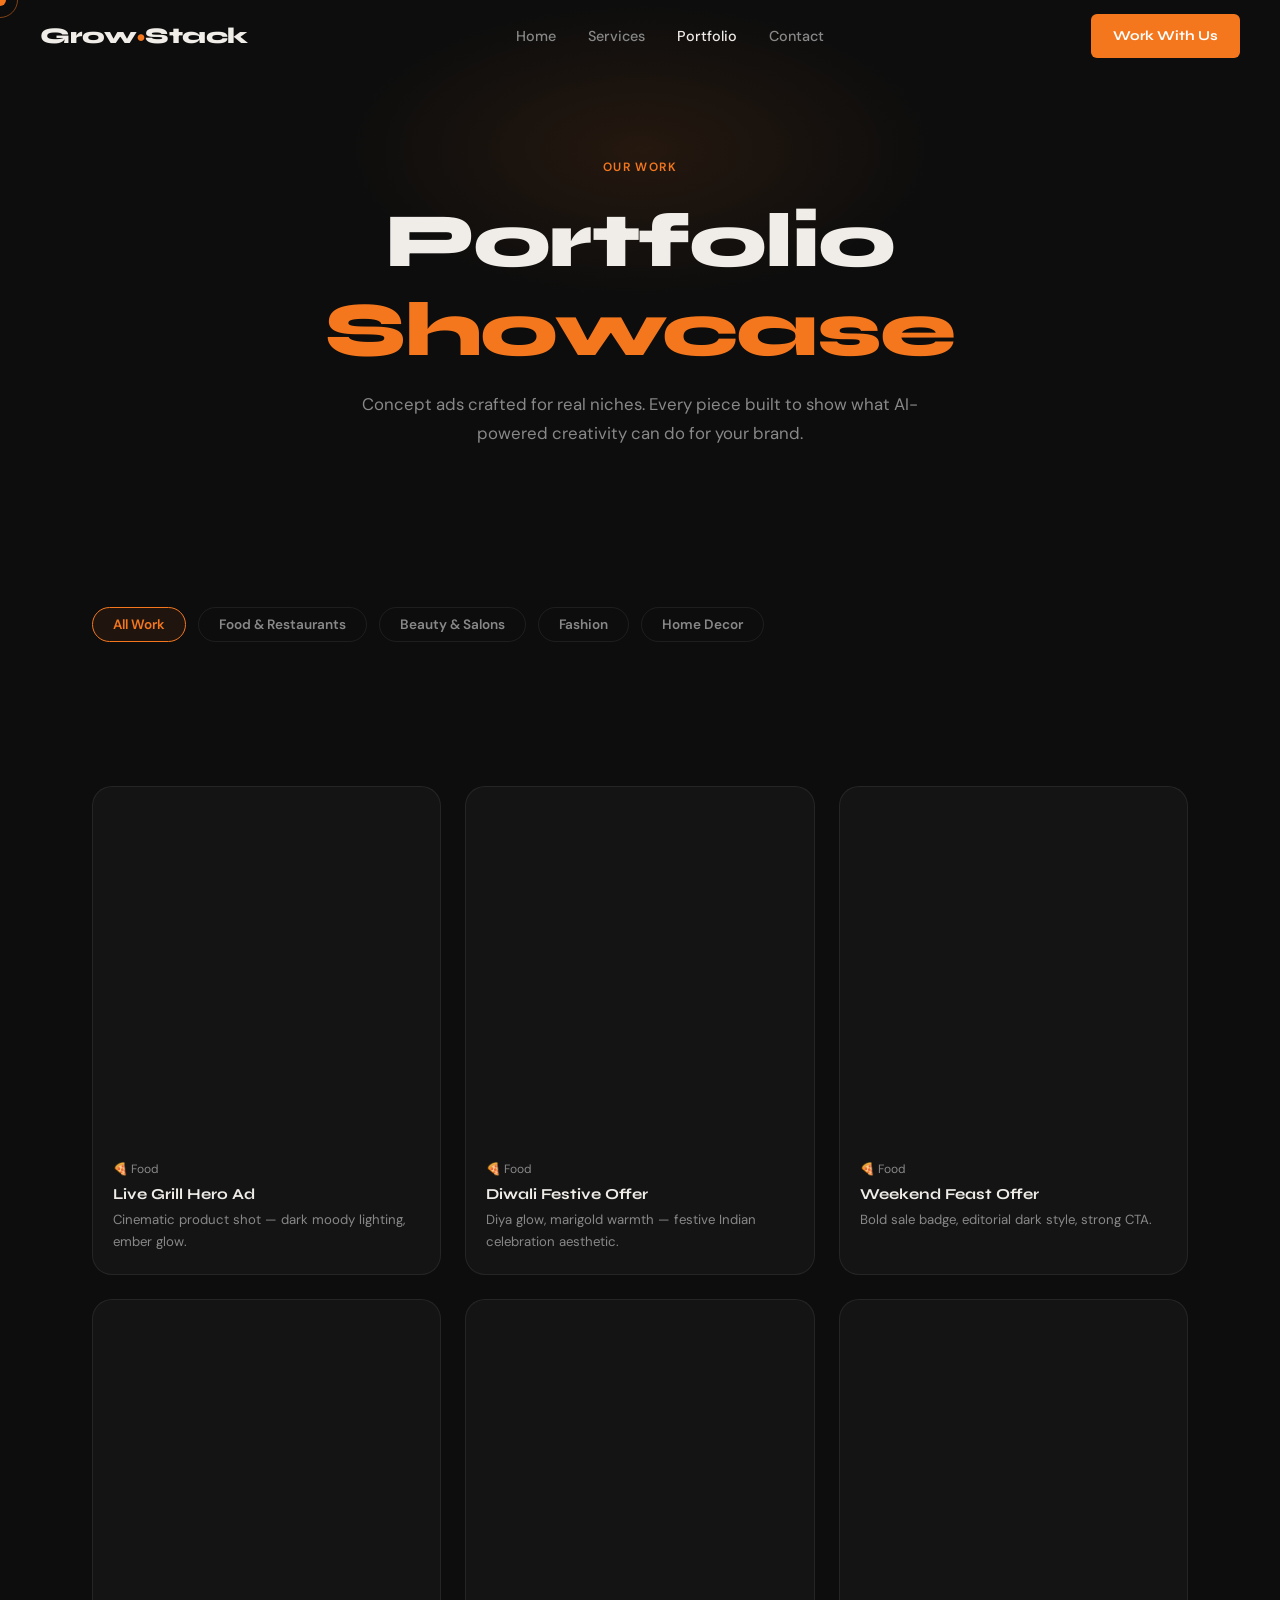
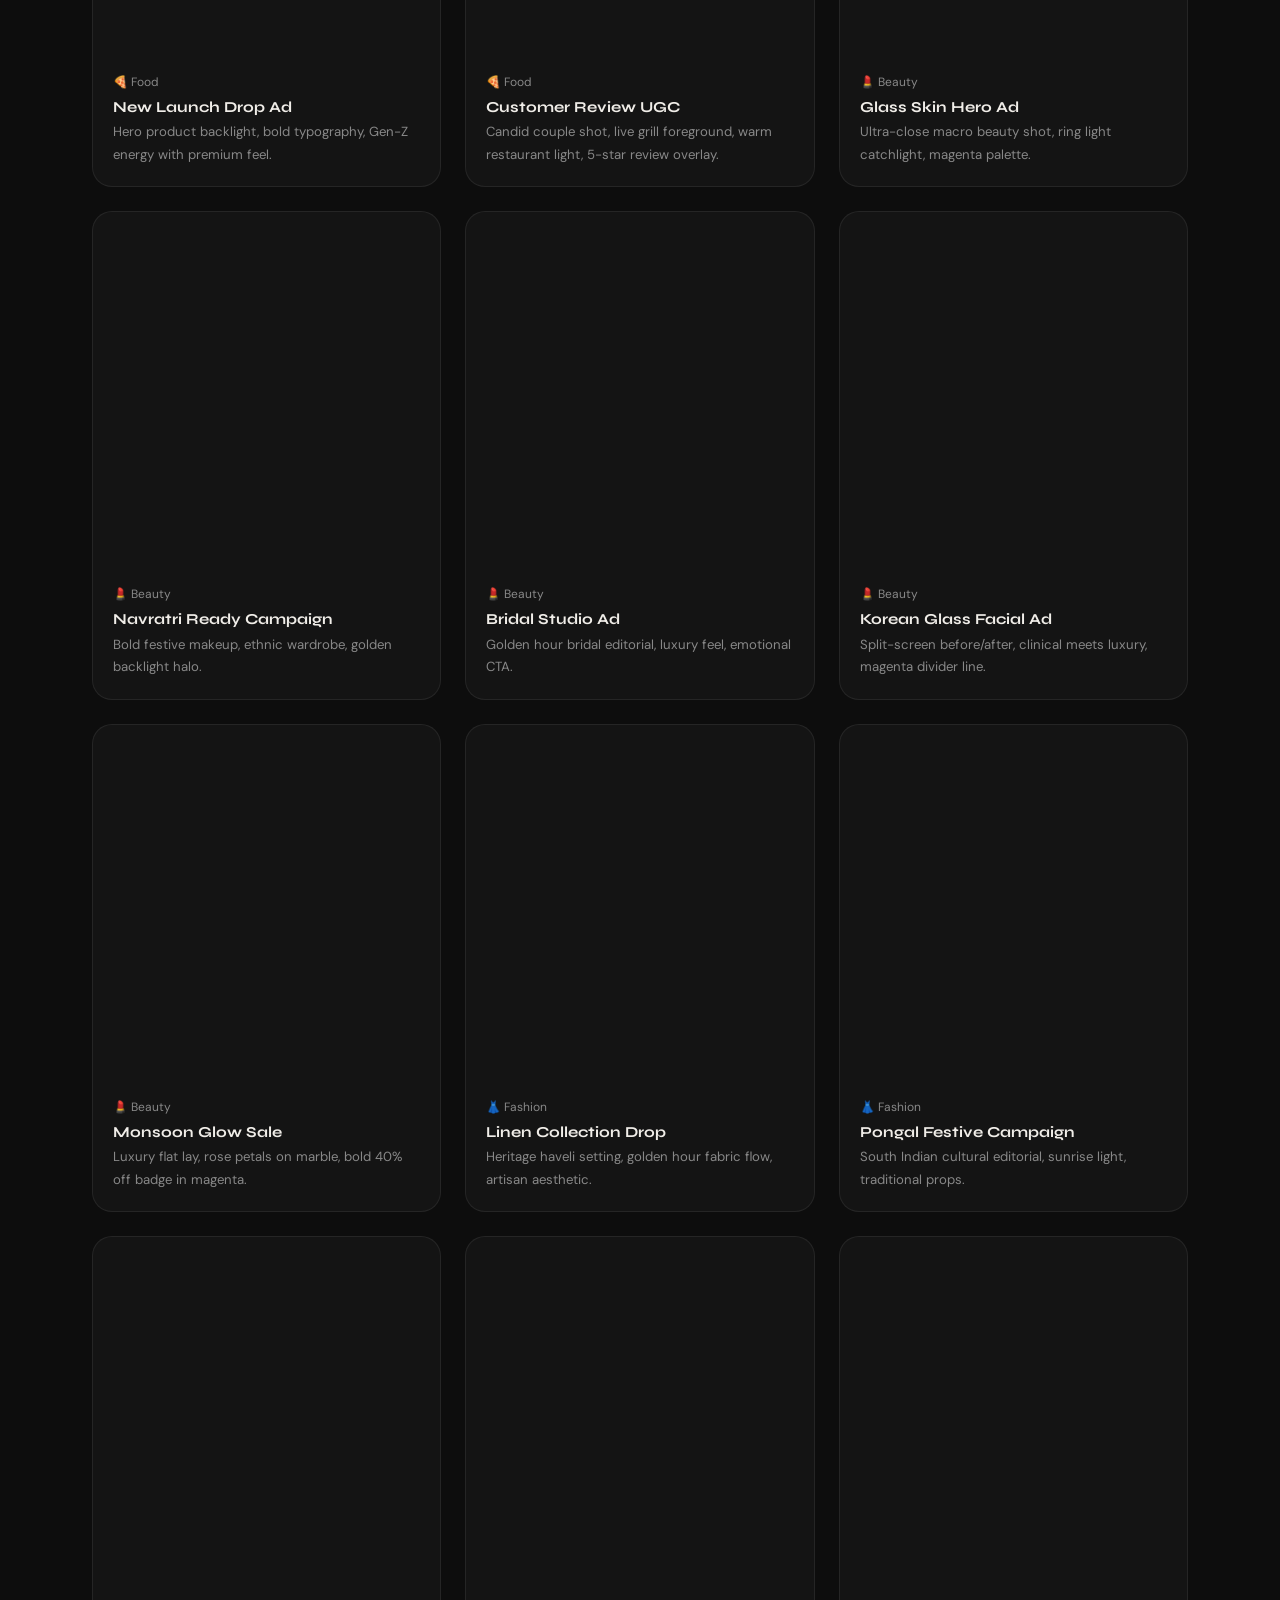
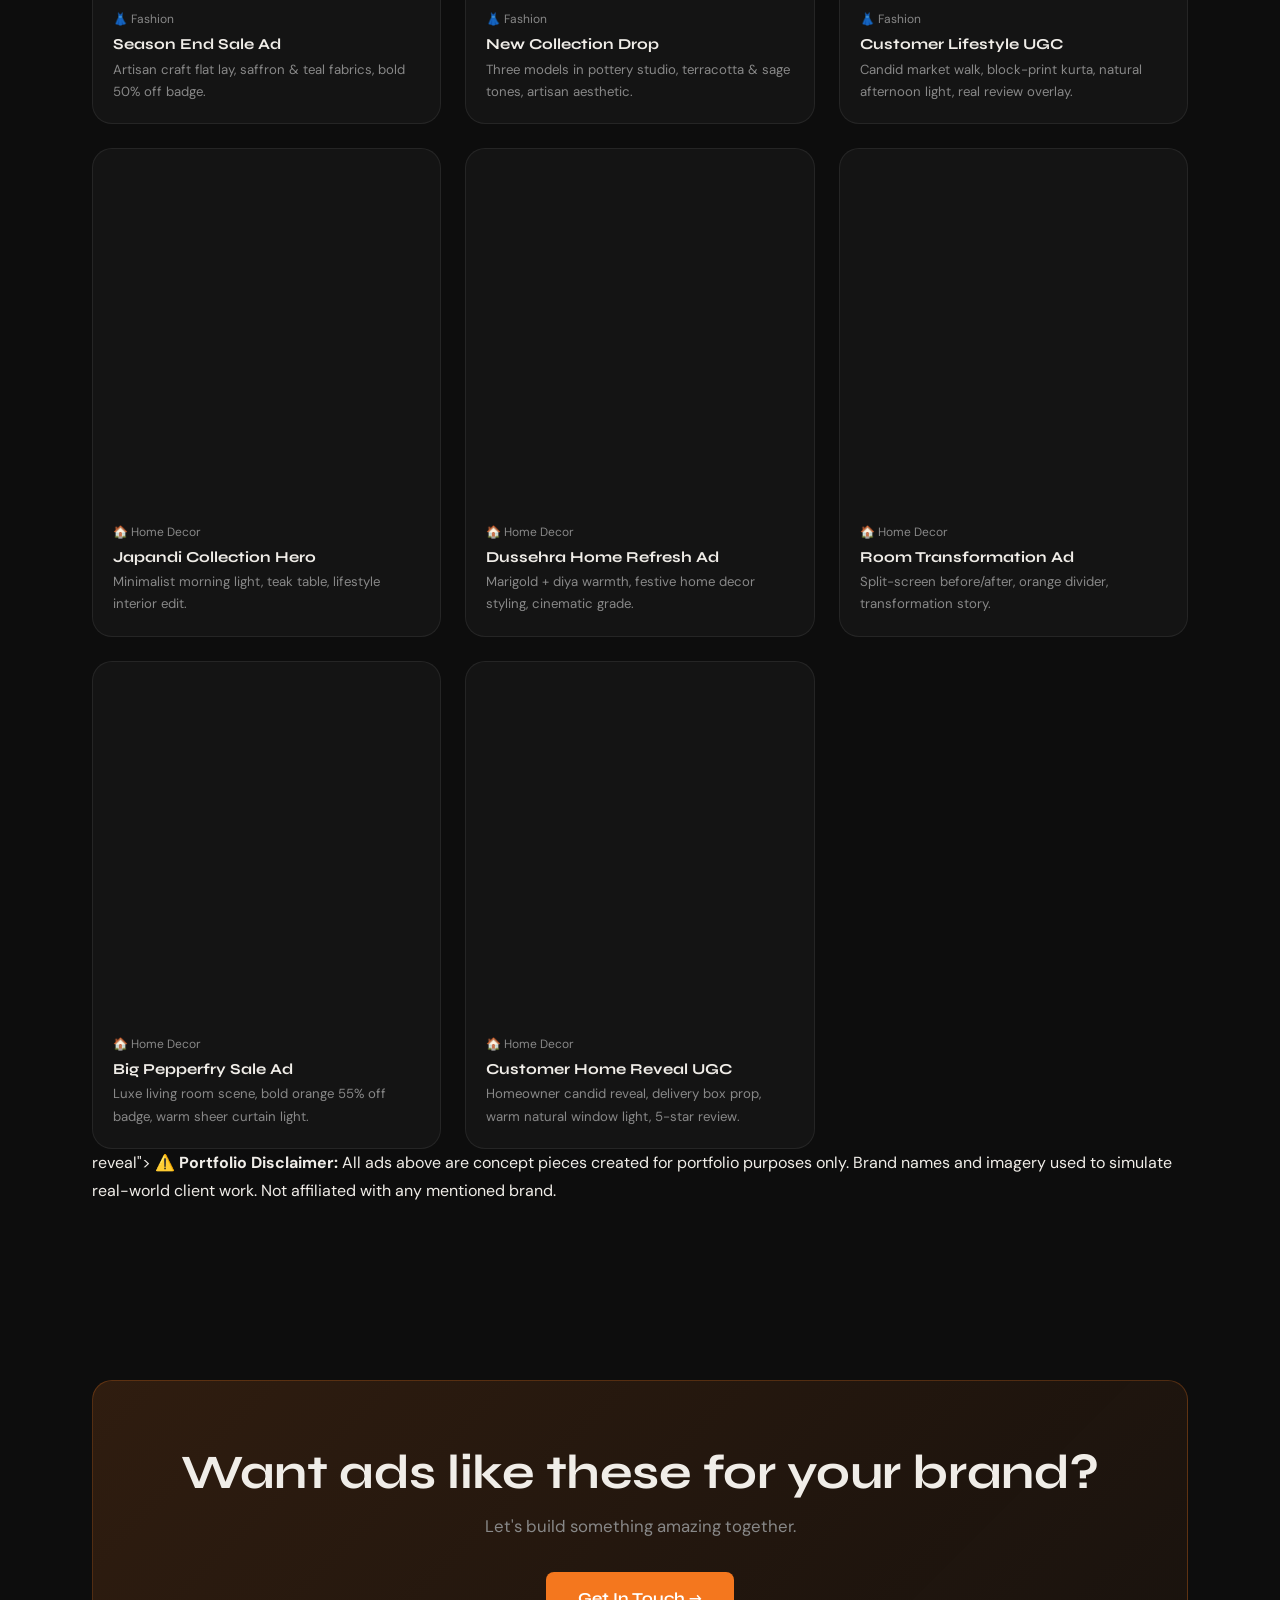
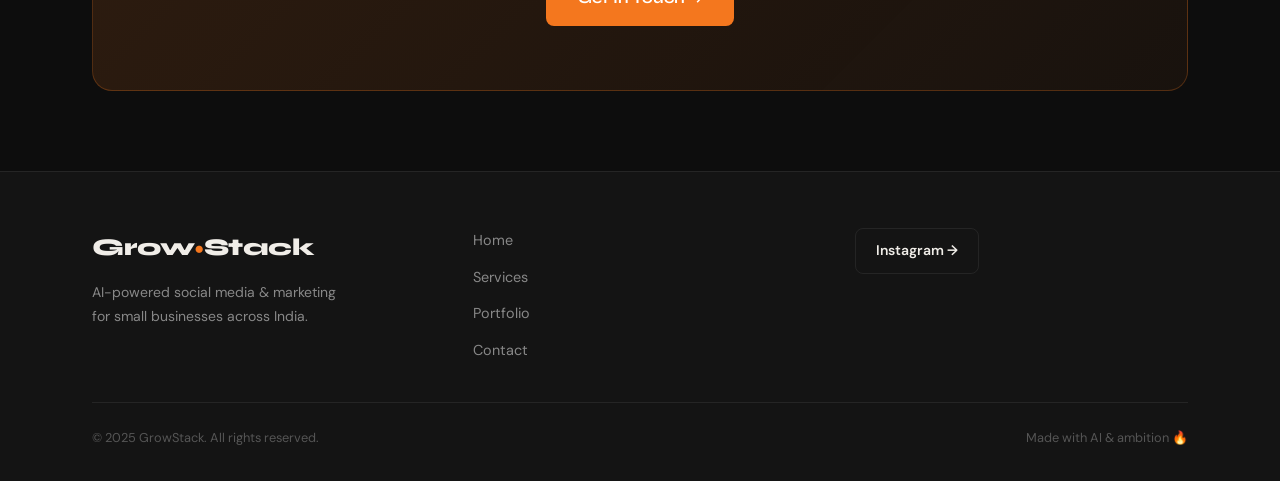
==== portfolio.html @ 54317637 "Add files via upload" ====
<!DOCTYPE html>
<html lang="en">
<head>
  <meta charset="UTF-8"/>
  <meta name="viewport" content="width=device-width, initial-scale=1.0"/>
  <title>Portfolio — GrowStack</title>
  <link rel="preconnect" href="https://fonts.googleapis.com"/>
  <link rel="preconnect" href="https://fonts.gstatic.com" crossorigin/>
  <link href="https://fonts.googleapis.com/css2?family=Syne:wght@400;600;700;800&family=DM+Sans:wght@300;400;500&display=swap" rel="stylesheet"/>
  <link rel="stylesheet" href="css/style.css"/>
</head>
<body>

  <div class="cursor" id="cursor"></div>
  <div class="cursor-trail" id="cursorTrail"></div>

  <nav class="nav" id="nav">
    <a href="index.html" class="nav-logo">Grow<span class="dot-o">●</span>Stack</a>
    <ul class="nav-links">
      <li><a href="index.html">Home</a></li>
      <li><a href="services.html">Services</a></li>
      <li><a href="portfolio.html" class="active">Portfolio</a></li>
      <li><a href="contact.html">Contact</a></li>
    </ul>
    <a href="contact.html" class="nav-cta">Work With Us</a>
    <button class="hamburger" id="hamburger" aria-label="Menu"><span></span><span></span><span></span></button>
  </nav>
  <div class="mobile-menu" id="mobileMenu">
    <ul>
      <li><a href="index.html">Home</a></li>
      <li><a href="services.html">Services</a></li>
      <li><a href="portfolio.html">Portfolio</a></li>
      <li><a href="contact.html">Contact</a></li>
    </ul>
  </div>

  <section class="page-hero">
    <div class="page-hero-glow"></div>
    <div class="container">
      <span class="section-tag reveal">Our Work</span>
      <h1 class="reveal">Portfolio <span class="orange">Showcase</span></h1>
      <p class="page-hero-sub reveal">Concept ads crafted for real niches. Every piece built to show what AI-powered creativity can do for your brand.</p>
    </div>
  </section>

  <!-- FILTER -->
  <section class="section" style="padding-bottom:0">
    <div class="container">
      <div class="filter-bar reveal">
        <button class="filter-btn active" data-filter="all">All Work</button>
        <button class="filter-btn" data-filter="food">Food & Restaurants</button>
        <button class="filter-btn" data-filter="beauty">Beauty & Salons</button>
        <button class="filter-btn" data-filter="fashion">Fashion</button>
        <button class="filter-btn" data-filter="home">Home Decor</button>
      </div>
    </div>
  </section>

  <!-- PORTFOLIO GRID -->
  <section class="section">
    <div class="container">
      <div class="portfolio-grid" id="portfolioGrid">

        <!-- FOOD CARDS -->
        <div class="portfolio-card reveal" data-category="food">
          <div class="port-img port-food-1" style="background-image:url('images/food-1.jpg');background-size:cover;background-position:center">
            <div class="port-overlay">
              <span class="port-tag">Product Ad</span>
              <p>Barbeque Nation — Live Grill Hero Shot</p>
            </div>
          </div>
          <div class="port-info">
            <span class="port-niche">🍕 Food</span>
            <h4>Live Grill Hero Ad</h4>
            <p>Cinematic product shot — dark moody lighting, ember glow.</p>
          </div>
        </div>

        <div class="portfolio-card reveal" data-category="food">
          <div class="port-img port-food-2" style="background-image:url('images/food-2.jpg');background-size:cover;background-position:center">
            <div class="port-overlay">
              <span class="port-tag">Festive Ad</span>
              <p>Barbeque Nation — Diwali Special</p>
            </div>
          </div>
          <div class="port-info">
            <span class="port-niche">🍕 Food</span>
            <h4>Diwali Festive Offer</h4>
            <p>Diya glow, marigold warmth — festive Indian celebration aesthetic.</p>
          </div>
        </div>

        <div class="portfolio-card reveal" data-category="food">
          <div class="port-img port-food-3" style="background-image:url('images/food-3.jpg');background-size:cover;background-position:center">
            <div class="port-overlay">
              <span class="port-tag">Offer Ad</span>
              <p>BBQ Nation — Weekend Feast Sale</p>
            </div>
          </div>
          <div class="port-info">
            <span class="port-niche">🍕 Food</span>
            <h4>Weekend Feast Offer</h4>
            <p>Bold sale badge, editorial dark style, strong CTA.</p>
          </div>
        </div>

        <div class="portfolio-card reveal" data-category="food">
          <div class="port-img port-food-4" style="background-image:url('images/food-4.jpg');background-size:cover;background-position:center">
            <div class="port-overlay">
              <span class="port-tag">New Launch</span>
              <p>BBQ Nation — Butter Chicken Grill Burger</p>
            </div>
          </div>
          <div class="port-info">
            <span class="port-niche">🍕 Food</span>
            <h4>New Launch Drop Ad</h4>
            <p>Hero product backlight, bold typography, Gen-Z energy with premium feel.</p>
          </div>
        </div>

        <div class="portfolio-card reveal" data-category="food">
          <div class="port-img port-food-5" style="background-image:url('images/food-5.jpg');background-size:cover;background-position:center">
            <div class="port-overlay">
              <span class="port-tag">UGC Ad</span>
              <p>BBQ Nation — Customer Review Ad</p>
            </div>
          </div>
          <div class="port-info">
            <span class="port-niche">🍕 Food</span>
            <h4>Customer Review UGC</h4>
            <p>Candid couple shot, live grill foreground, warm restaurant light, 5-star review overlay.</p>
          </div>
        </div>

        <!-- BEAUTY CARDS -->
        <div class="portfolio-card reveal" data-category="beauty">
          <div class="port-img port-beauty-1" style="background-image:url('images/beauty-1.jpg');background-size:cover;background-position:center">
            <div class="port-overlay">
              <span class="port-tag">Product Ad</span>
              <p>Lakme Salon — Glass Skin Treatment</p>
            </div>
          </div>
          <div class="port-info">
            <span class="port-niche">💄 Beauty</span>
            <h4>Glass Skin Hero Ad</h4>
            <p>Ultra-close macro beauty shot, ring light catchlight, magenta palette.</p>
          </div>
        </div>

        <div class="portfolio-card reveal" data-category="beauty">
          <div class="port-img port-beauty-2" style="background-image:url('images/beauty-2.jpg');background-size:cover;background-position:center">
            <div class="port-overlay">
              <span class="port-tag">Festive Ad</span>
              <p>Lakme Salon — Navratri Campaign</p>
            </div>
          </div>
          <div class="port-info">
            <span class="port-niche">💄 Beauty</span>
            <h4>Navratri Ready Campaign</h4>
            <p>Bold festive makeup, ethnic wardrobe, golden backlight halo.</p>
          </div>
        </div>

        <div class="portfolio-card reveal" data-category="beauty">
          <div class="port-img port-beauty-3" style="background-image:url('images/beauty-3.jpg');background-size:cover;background-position:center">
            <div class="port-overlay">
              <span class="port-tag">Bridal Ad</span>
              <p>Lakme — Bridal Studio Launch</p>
            </div>
          </div>
          <div class="port-info">
            <span class="port-niche">💄 Beauty</span>
            <h4>Bridal Studio Ad</h4>
            <p>Golden hour bridal editorial, luxury feel, emotional CTA.</p>
          </div>
        </div>

        <div class="portfolio-card reveal" data-category="beauty">
          <div class="port-img port-beauty-4" style="background-image:url('images/beauty-4.jpg');background-size:cover;background-position:center">
            <div class="port-overlay">
              <span class="port-tag">New Launch</span>
              <p>Lakme — Korean Glass Facial Launch</p>
            </div>
          </div>
          <div class="port-info">
            <span class="port-niche">💄 Beauty</span>
            <h4>Korean Glass Facial Ad</h4>
            <p>Split-screen before/after, clinical meets luxury, magenta divider line.</p>
          </div>
        </div>

        <div class="portfolio-card reveal" data-category="beauty">
          <div class="port-img port-beauty-5" style="background-image:url('images/beauty-5.jpg');background-size:cover;background-position:center">
            <div class="port-overlay">
              <span class="port-tag">Offer Ad</span>
              <p>Lakme — Monsoon Glow Sale</p>
            </div>
          </div>
          <div class="port-info">
            <span class="port-niche">💄 Beauty</span>
            <h4>Monsoon Glow Sale</h4>
            <p>Luxury flat lay, rose petals on marble, bold 40% off badge in magenta.</p>
          </div>
        </div>

        <!-- FASHION CARDS -->
        <div class="portfolio-card reveal" data-category="fashion">
          <div class="port-img port-fashion-1" style="background-image:url('images/fashion-1.jpg');background-size:cover;background-position:center">
            <div class="port-overlay">
              <span class="port-tag">Product Ad</span>
              <p>FabIndia — Linen Co-ords Collection</p>
            </div>
          </div>
          <div class="port-info">
            <span class="port-niche">👗 Fashion</span>
            <h4>Linen Collection Drop</h4>
            <p>Heritage haveli setting, golden hour fabric flow, artisan aesthetic.</p>
          </div>
        </div>

        <div class="portfolio-card reveal" data-category="fashion">
          <div class="port-img port-fashion-2" style="background-image:url('images/fashion-2.jpg');background-size:cover;background-position:center">
            <div class="port-overlay">
              <span class="port-tag">Festive Ad</span>
              <p>FabIndia — Pongal Campaign</p>
            </div>
          </div>
          <div class="port-info">
            <span class="port-niche">👗 Fashion</span>
            <h4>Pongal Festive Campaign</h4>
            <p>South Indian cultural editorial, sunrise light, traditional props.</p>
          </div>
        </div>

        <div class="portfolio-card reveal" data-category="fashion">
          <div class="port-img port-fashion-3" style="background-image:url('images/fashion-3.jpg');background-size:cover;background-position:center">
            <div class="port-overlay">
              <span class="port-tag">Offer Ad</span>
              <p>FabIndia — Season End Sale</p>
            </div>
          </div>
          <div class="port-info">
            <span class="port-niche">👗 Fashion</span>
            <h4>Season End Sale Ad</h4>
            <p>Artisan craft flat lay, saffron & teal fabrics, bold 50% off badge.</p>
          </div>
        </div>

        <div class="portfolio-card reveal" data-category="fashion">
          <div class="port-img port-fashion-4" style="background-image:url('images/fashion-4.jpg');background-size:cover;background-position:center">
            <div class="port-overlay">
              <span class="port-tag">New Collection</span>
              <p>FabIndia — Earth & Thread Collection</p>
            </div>
          </div>
          <div class="port-info">
            <span class="port-niche">👗 Fashion</span>
            <h4>New Collection Drop</h4>
            <p>Three models in pottery studio, terracotta & sage tones, artisan aesthetic.</p>
          </div>
        </div>

        <div class="portfolio-card reveal" data-category="fashion">
          <div class="port-img port-fashion-5" style="background-image:url('images/fashion-5.jpg');background-size:cover;background-position:center">
            <div class="port-overlay">
              <span class="port-tag">UGC Ad</span>
              <p>FabIndia — Customer Lifestyle Ad</p>
            </div>
          </div>
          <div class="port-info">
            <span class="port-niche">👗 Fashion</span>
            <h4>Customer Lifestyle UGC</h4>
            <p>Candid market walk, block-print kurta, natural afternoon light, real review overlay.</p>
          </div>
        </div>

        <!-- HOME DECOR CARDS -->
        <div class="portfolio-card reveal" data-category="home">
          <div class="port-img port-home-1" style="background-image:url('images/home-1.jpg');background-size:cover;background-position:center">
            <div class="port-overlay">
              <span class="port-tag">Product Ad</span>
              <p>Pepperfry — Japandi Collection</p>
            </div>
          </div>
          <div class="port-info">
            <span class="port-niche">🏠 Home Decor</span>
            <h4>Japandi Collection Hero</h4>
            <p>Minimalist morning light, teak table, lifestyle interior edit.</p>
          </div>
        </div>

        <div class="portfolio-card reveal" data-category="home">
          <div class="port-img port-home-2" style="background-image:url('images/home-2.jpg');background-size:cover;background-position:center">
            <div class="port-overlay">
              <span class="port-tag">Festive Ad</span>
              <p>Pepperfry — Dussehra Home Edit</p>
            </div>
          </div>
          <div class="port-info">
            <span class="port-niche">🏠 Home Decor</span>
            <h4>Dussehra Home Refresh Ad</h4>
            <p>Marigold + diya warmth, festive home decor styling, cinematic grade.</p>
          </div>
        </div>

        <div class="portfolio-card reveal" data-category="home">
          <div class="port-img port-home-3" style="background-image:url('images/home-3.jpg');background-size:cover;background-position:center">
            <div class="port-overlay">
              <span class="port-tag">Before/After</span>
              <p>Pepperfry — Room Transformation</p>
            </div>
          </div>
          <div class="port-info">
            <span class="port-niche">🏠 Home Decor</span>
            <h4>Room Transformation Ad</h4>
            <p>Split-screen before/after, orange divider, transformation story.</p>
          </div>
        </div>

        <div class="portfolio-card reveal" data-category="home">
          <div class="port-img port-home-4" style="background-image:url('images/home-4.jpg');background-size:cover;background-position:center">
            <div class="port-overlay">
              <span class="port-tag">Offer Ad</span>
              <p>Pepperfry — Big Sale Ad</p>
            </div>
          </div>
          <div class="port-info">
            <span class="port-niche">🏠 Home Decor</span>
            <h4>Big Pepperfry Sale Ad</h4>
            <p>Luxe living room scene, bold orange 55% off badge, warm sheer curtain light.</p>
          </div>
        </div>

        <div class="portfolio-card reveal" data-category="home">
          <div class="port-img port-home-5" style="background-image:url('images/home-5.jpg');background-size:cover;background-position:center">
            <div class="port-overlay">
              <span class="port-tag">UGC Ad</span>
              <p>Pepperfry — Customer Home Reveal</p>
            </div>
          </div>
          <div class="port-info">
            <span class="port-niche">🏠 Home Decor</span>
            <h4>Customer Home Reveal UGC</h4>
            <p>Homeowner candid reveal, delivery box prop, warm natural window light, 5-star review.</p>
          </div>
        </div>

      </div> reveal">
        ⚠️ <strong>Portfolio Disclaimer:</strong> All ads above are concept pieces created for portfolio purposes only. Brand names and imagery used to simulate real-world client work. Not affiliated with any mentioned brand.
      </p>
    </div>
  </section>

  <!-- CTA -->
  <section class="cta-banner reveal">
    <div class="container">
      <div class="cta-inner">
        <h2>Want ads like these for your brand?</h2>
        <p>Let's build something amazing together.</p>
        <a href="contact.html" class="btn-primary">Get In Touch →</a>
      </div>
    </div>
  </section>

  <footer class="footer">
    <div class="container">
      <div class="footer-top">
        <div class="footer-brand">
          <div class="nav-logo" style="font-size:1.5rem">Grow<span class="dot-o">●</span>Stack</div>
          <p>AI-powered social media & marketing for small businesses across India.</p>
        </div>
        <div class="footer-links">
          <a href="index.html">Home</a>
          <a href="services.html">Services</a>
          <a href="portfolio.html">Portfolio</a>
          <a href="contact.html">Contact</a>
        </div>
        <div class="footer-social">
          <a href="https://www.instagram.com/grow.stack26?igsh=dXY3YjI3OGQyMDU5" target="_blank" class="social-btn">Instagram →</a>
        </div>
      </div>
      <div class="footer-bottom">
        <span>© 2025 GrowStack. All rights reserved.</span>
        <span>Made with AI & ambition 🔥</span>
      </div>
    </div>
  </footer>

  <script src="js/main.js"></script>
</body>
</html>
---- css/style.css ----
/* =============================================
   GROWSTACK — Main Stylesheet
   Dark Minimal | Orange Accent | Syne + DM Sans
============================================= */

:root {
  --orange: #F4771E;
  --orange-dark: #d45f08;
  --orange-glow: rgba(244, 119, 30, 0.15);
  --bg: #0D0D0D;
  --bg2: #141414;
  --bg3: #1a1a1a;
  --border: rgba(255,255,255,0.07);
  --text: #F0EDE8;
  --text-muted: #888;
  --text-dim: #555;
  --white: #ffffff;
  --radius: 12px;
  --radius-lg: 20px;
  --font-display: 'Syne', sans-serif;
  --font-body: 'DM Sans', sans-serif;
  --transition: 0.3s ease;
  --nav-h: 72px;
}

*, *::before, *::after { box-sizing: border-box; margin: 0; padding: 0; }

html { scroll-behavior: smooth; }

body {
  background: var(--bg);
  color: var(--text);
  font-family: var(--font-body);
  font-size: 16px;
  line-height: 1.7;
  overflow-x: hidden;
  cursor: none;
}

a { color: inherit; text-decoration: none; }
ul { list-style: none; }
img { max-width: 100%; display: block; }
button { font-family: var(--font-body); cursor: none; border: none; background: none; }

/* ── SCROLLBAR ── */
::-webkit-scrollbar { width: 4px; }
::-webkit-scrollbar-track { background: var(--bg); }
::-webkit-scrollbar-thumb { background: var(--orange); border-radius: 2px; }

/* ── CURSOR ── */
.cursor {
  width: 12px; height: 12px;
  background: var(--orange);
  border-radius: 50%;
  position: fixed; top: 0; left: 0;
  pointer-events: none;
  z-index: 9999;
  transform: translate(-50%, -50%);
  transition: transform 0.1s ease, width 0.2s ease, height 0.2s ease, opacity 0.2s ease;
  mix-blend-mode: normal;
}
.cursor-trail {
  width: 36px; height: 36px;
  border: 1.5px solid rgba(244,119,30,0.5);
  border-radius: 50%;
  position: fixed; top: 0; left: 0;
  pointer-events: none;
  z-index: 9998;
  transform: translate(-50%, -50%);
  transition: transform 0.12s ease, width 0.2s ease, height 0.2s ease;
}
body:hover .cursor { opacity: 1; }
.cursor.hovering { width: 20px; height: 20px; background: var(--orange); }
.cursor-trail.hovering { width: 52px; height: 52px; border-color: rgba(244,119,30,0.3); }

/* ── TYPOGRAPHY ── */
h1, h2, h3, h4 { font-family: var(--font-display); line-height: 1.15; }
h1 { font-size: clamp(2.6rem, 6vw, 5rem); font-weight: 800; letter-spacing: -0.02em; }
h2 { font-size: clamp(1.8rem, 4vw, 3rem); font-weight: 700; letter-spacing: -0.01em; }
h3 { font-size: 1.25rem; font-weight: 700; }
p { color: var(--text-muted); }

.orange { color: var(--orange); }

/* ── LAYOUT ── */
.container { max-width: 1160px; margin: 0 auto; padding: 0 2rem; }
.section { padding: 6rem 0; }

/* ── BUTTONS ── */
.btn-primary {
  display: inline-flex; align-items: center; gap: 8px;
  background: var(--orange);
  color: #fff;
  font-family: var(--font-display);
  font-weight: 700; font-size: 0.95rem;
  padding: 14px 32px;
  border-radius: 8px;
  transition: background var(--transition), transform var(--transition), box-shadow var(--transition);
  cursor: none;
}
.btn-primary:hover {
  background: var(--orange-dark);
  transform: translateY(-2px);
  box-shadow: 0 12px 40px rgba(244,119,30,0.35);
}
.btn-ghost {
  display: inline-flex; align-items: center; gap: 8px;
  border: 1.5px solid var(--border);
  color: var(--text);
  font-family: var(--font-display);
  font-weight: 600; font-size: 0.95rem;
  padding: 13px 30px;
  border-radius: 8px;
  transition: border-color var(--transition), color var(--transition), transform var(--transition);
  cursor: none;
}
.btn-ghost:hover { border-color: var(--orange); color: var(--orange); transform: translateY(-2px); }

/* ── SECTION LABELS ── */
.section-tag {
  display: inline-block;
  font-size: 0.75rem; font-weight: 600; letter-spacing: 0.12em;
  text-transform: uppercase; color: var(--orange);
  margin-bottom: 0.75rem;
}
.section-header { text-align: center; margin-bottom: 3.5rem; }
.section-header p { margin-top: 0.75rem; font-size: 1.05rem; }

/* ── REVEAL ANIMATIONS ── */
.reveal {
  opacity: 0;
  transform: translateY(32px);
  transition: opacity 0.7s ease, transform 0.7s ease;
}
.reveal.visible {
  opacity: 1;
  transform: translateY(0);
}

/* ── NAV ── */
.nav {
  position: fixed; top: 0; left: 0; right: 0;
  height: var(--nav-h);
  display: flex; align-items: center; justify-content: space-between;
  padding: 0 2.5rem;
  z-index: 1000;
  transition: background 0.3s ease, border-bottom 0.3s ease;
}
.nav.scrolled {
  background: rgba(13,13,13,0.92);
  backdrop-filter: blur(16px);
  border-bottom: 1px solid var(--border);
}
.nav-logo {
  font-family: var(--font-display);
  font-weight: 800; font-size: 1.4rem;
  letter-spacing: -0.02em;
  color: var(--text);
}
.dot-o { color: var(--orange); font-size: 0.7em; vertical-align: middle; }
.nav-links { display: flex; gap: 2rem; }
.nav-links a { font-size: 0.9rem; font-weight: 500; color: var(--text-muted); transition: color var(--transition); }
.nav-links a:hover, .nav-links a.active { color: var(--text); }
.nav-cta {
  font-family: var(--font-display);
  font-weight: 700; font-size: 0.85rem;
  background: var(--orange); color: #fff;
  padding: 10px 22px; border-radius: 6px;
  transition: background var(--transition);
}
.nav-cta:hover { background: var(--orange-dark); }
.hamburger { display: none; flex-direction: column; gap: 5px; padding: 4px; }
.hamburger span { display: block; width: 24px; height: 2px; background: var(--text); border-radius: 2px; transition: all 0.3s; }
.hamburger.open span:nth-child(1) { transform: rotate(45deg) translate(5px, 5px); }
.hamburger.open span:nth-child(2) { opacity: 0; }
.hamburger.open span:nth-child(3) { transform: rotate(-45deg) translate(5px, -5px); }

/* MOBILE MENU */
.mobile-menu {
  display: none; position: fixed; inset: 0; z-index: 999;
  background: var(--bg);
  flex-direction: column; align-items: center; justify-content: center;
}
.mobile-menu.open { display: flex; }
.mobile-menu ul { display: flex; flex-direction: column; gap: 2rem; text-align: center; }
.mobile-menu a { font-family: var(--font-display); font-size: 2rem; font-weight: 800; color: var(--text); }
.mobile-menu a:hover { color: var(--orange); }

/* ── HERO ── */
.hero {
  min-height: 100vh;
  display: grid; grid-template-columns: 1fr 1fr;
  align-items: center; gap: 4rem;
  padding: calc(var(--nav-h) + 4rem) 2.5rem 5rem;
  max-width: 1200px; margin: 0 auto;
  position: relative;
}
.hero-bg-grid {
  position: fixed; inset: 0; z-index: -2;
  background-image:
    linear-gradient(rgba(244,119,30,0.04) 1px, transparent 1px),
    linear-gradient(90deg, rgba(244,119,30,0.04) 1px, transparent 1px);
  background-size: 60px 60px;
}
.hero-glow {
  position: absolute; top: 20%; left: 30%;
  width: 500px; height: 500px;
  background: radial-gradient(circle, rgba(244,119,30,0.12) 0%, transparent 70%);
  pointer-events: none; z-index: -1;
}
.hero-badge {
  display: inline-flex; align-items: center; gap: 8px;
  background: rgba(244,119,30,0.1); border: 1px solid rgba(244,119,30,0.25);
  color: var(--orange); font-size: 0.8rem; font-weight: 600; letter-spacing: 0.06em;
  padding: 7px 16px; border-radius: 100px;
  margin-bottom: 1.5rem;
}
.badge-dot {
  width: 7px; height: 7px; border-radius: 50%;
  background: var(--orange);
  animation: pulse 2s infinite;
}
@keyframes pulse {
  0%, 100% { box-shadow: 0 0 0 0 rgba(244,119,30,0.6); }
  50% { box-shadow: 0 0 0 6px rgba(244,119,30,0); }
}
.hero-title { margin-bottom: 1.5rem; }
.type-wrap { position: relative; display: inline-block; }
.typed { color: var(--orange); }
.cursor-blink { color: var(--orange); animation: blink 1s step-end infinite; }
@keyframes blink { 0%,100% { opacity:1; } 50% { opacity:0; } }
.hero-sub { font-size: 1.1rem; max-width: 460px; margin-bottom: 2.5rem; line-height: 1.8; }
.hero-actions { display: flex; gap: 1rem; flex-wrap: wrap; margin-bottom: 3rem; }
.hero-stats { display: flex; align-items: center; gap: 2rem; }
.stat { display: flex; flex-direction: column; }
.stat-num { font-family: var(--font-display); font-size: 1.8rem; font-weight: 800; color: var(--text); line-height: 1; }
.stat-label { font-size: 0.78rem; color: var(--text-muted); margin-top: 4px; }
.stat-divider { width: 1px; height: 40px; background: var(--border); }

/* PHONE MOCKUP */
.hero-visual { position: relative; display: flex; justify-content: center; }
.phone-mockup {
  width: 280px; height: 540px;
  background: #111;
  border-radius: 40px;
  border: 2px solid #333;
  position: relative; overflow: hidden;
  box-shadow: 0 40px 80px rgba(0,0,0,0.6), 0 0 0 1px rgba(255,255,255,0.05);
}
.phone-notch {
  position: absolute; top: 0; left: 50%; transform: translateX(-50%);
  width: 100px; height: 28px; background: #0D0D0D; border-radius: 0 0 18px 18px; z-index: 10;
}
.phone-screen { padding: 36px 0 0; height: 100%; overflow: hidden; }
.ig-post { padding: 0 12px; }
.ig-post-header { display: flex; align-items: center; gap: 10px; margin-bottom: 10px; }
.ig-avatar { width: 34px; height: 34px; border-radius: 50%; background: linear-gradient(135deg, var(--orange), #ff6b35); }
.ig-info { display: flex; flex-direction: column; }
.ig-name { font-size: 0.75rem; font-weight: 700; color: var(--text); }
.ig-loc { font-size: 0.65rem; color: var(--text-muted); }
.ig-image {
  width: 100%; aspect-ratio: 1;
  background: linear-gradient(135deg, #1a0a00, #3d1a00);
  border-radius: 8px; overflow: hidden; position: relative;
  margin: 0 -12px; width: calc(100% + 24px);
}
.ig-image-content {
  width: 100%; height: 100%; display: flex; flex-direction: column;
  align-items: center; justify-content: center; gap: 8px; position: relative;
}
.ig-product-glow {
  position: absolute; width: 120px; height: 120px;
  background: radial-gradient(circle, rgba(244,119,30,0.4), transparent 70%);
  border-radius: 50%;
}
.ig-ad-text { text-align: center; z-index: 1; font-size: 1rem; line-height: 1.4; color: #fff; }
.ig-tag {
  font-size: 0.6rem; background: rgba(244,119,30,0.9); color: #fff;
  padding: 3px 8px; border-radius: 4px; z-index: 1;
}
.ig-actions { display: flex; gap: 12px; padding: 8px 0 4px; font-size: 0.72rem; color: var(--text-muted); }
.ig-caption { font-size: 0.7rem; color: var(--text-muted); line-height: 1.5; }

.floating-chip {
  position: absolute;
  background: rgba(20,20,20,0.92); border: 1px solid var(--border);
  backdrop-filter: blur(12px);
  padding: 10px 16px; border-radius: 100px;
  font-size: 0.78rem; font-weight: 500; color: var(--text);
  display: flex; align-items: center; gap: 8px;
  white-space: nowrap;
  box-shadow: 0 8px 24px rgba(0,0,0,0.4);
}
.chip-1 { top: 60px; right: -20px; animation: float1 4s ease-in-out infinite; }
.chip-2 { bottom: 160px; left: -30px; animation: float2 4.5s ease-in-out infinite; }
.chip-3 { bottom: 60px; right: -10px; animation: float3 3.8s ease-in-out infinite; }
@keyframes float1 { 0%,100%{transform:translateY(0)} 50%{transform:translateY(-10px)} }
@keyframes float2 { 0%,100%{transform:translateY(0)} 50%{transform:translateY(-8px)} }
@keyframes float3 { 0%,100%{transform:translateY(0)} 50%{transform:translateY(-12px)} }

/* ── HOW IT WORKS ── */
.how-it-works { background: var(--bg2); }
.steps { display: flex; align-items: flex-start; gap: 1rem; justify-content: center; flex-wrap: wrap; }
.step {
  background: var(--bg3); border: 1px solid var(--border);
  border-radius: var(--radius-lg); padding: 2rem;
  flex: 1; min-width: 220px; max-width: 280px;
}
.step-num {
  font-family: var(--font-display); font-size: 2.5rem;
  font-weight: 800; color: var(--orange); opacity: 0.3;
  margin-bottom: 1rem; line-height: 1;
}
.step h3 { margin-bottom: 0.5rem; font-size: 1.1rem; }
.step-arrow { font-size: 1.8rem; color: var(--orange); opacity: 0.4; margin-top: 2.5rem; }

/* ── NICHES ── */
.niche-grid {
  display: grid; grid-template-columns: repeat(4, 1fr); gap: 1.5rem;
}
.niche-card {
  background: var(--bg2); border: 1px solid var(--border);
  border-radius: var(--radius-lg); padding: 2rem 1.5rem;
  transition: border-color var(--transition), transform var(--transition), box-shadow var(--transition);
  transition-delay: calc(var(--i) * 0.08s);
}
.niche-card:hover {
  border-color: rgba(244,119,30,0.4);
  transform: translateY(-6px);
  box-shadow: 0 20px 40px rgba(0,0,0,0.3), 0 0 0 1px rgba(244,119,30,0.1);
}
.niche-icon { font-size: 2rem; margin-bottom: 1rem; }
.niche-card h3 { font-size: 1rem; margin-bottom: 0.5rem; }
.niche-card p { font-size: 0.875rem; }

/* ── PRICING TEASER ── */
.pricing-teaser { background: var(--bg2); }
.teaser-inner {
  display: grid; grid-template-columns: 1fr 1fr;
  gap: 4rem; align-items: center;
  border: 1px solid var(--border); border-radius: var(--radius-lg);
  padding: 3rem;
}
.teaser-cards { display: flex; gap: 1rem; }
.teaser-card {
  flex: 1; background: var(--bg3); border: 1px solid var(--border);
  border-radius: var(--radius); padding: 1.5rem 1rem;
  display: flex; flex-direction: column; align-items: center; gap: 4px;
  position: relative;
}
.teaser-card.featured { border-color: var(--orange); background: rgba(244,119,30,0.06); }
.tc-badge {
  position: absolute; top: -12px; left: 50%; transform: translateX(-50%);
  background: var(--orange); color: #fff; font-size: 0.68rem; font-weight: 700;
  padding: 3px 12px; border-radius: 100px; white-space: nowrap;
}
.tc-name { font-size: 0.8rem; color: var(--text-muted); font-weight: 500; }
.tc-price { font-family: var(--font-display); font-size: 1.3rem; font-weight: 800; color: var(--text); }
.tc-period { font-size: 0.7rem; color: var(--text-muted); }

/* ── FAQ ── */
.faq-list { max-width: 760px; margin: 0 auto; display: flex; flex-direction: column; gap: 1px; }
.faq-item { border-bottom: 1px solid var(--border); }
.faq-q {
  width: 100%; text-align: left; padding: 1.25rem 0;
  font-size: 1rem; font-weight: 600; color: var(--text);
  display: flex; justify-content: space-between; align-items: center;
  transition: color var(--transition); cursor: none;
}
.faq-q:hover { color: var(--orange); }
.faq-icon { font-size: 1.4rem; color: var(--orange); transition: transform 0.3s; }
.faq-item.open .faq-icon { transform: rotate(45deg); }
.faq-a {
  font-size: 0.95rem; color: var(--text-muted);
  max-height: 0; overflow: hidden;
  transition: max-height 0.4s ease, padding 0.3s ease;
  padding: 0;
}
.faq-item.open .faq-a { max-height: 200px; padding-bottom: 1.25rem; }
.faq-cta { text-align: center; margin-top: 2.5rem; }

/* ── PAGE HERO ── */
.page-hero {
  padding: calc(var(--nav-h) + 5rem) 0 4rem;
  text-align: center; position: relative; overflow: hidden;
}
.page-hero-glow {
  position: absolute; top: 0; left: 50%; transform: translateX(-50%);
  width: 600px; height: 300px;
  background: radial-gradient(ellipse, rgba(244,119,30,0.1) 0%, transparent 70%);
  pointer-events: none;
}
.page-hero h1 { margin: 0.5rem 0 1rem; }
.page-hero-sub { max-width: 560px; margin: 0 auto; font-size: 1.05rem; }

/* ── SERVICES ── */
.services-grid {
  display: grid; grid-template-columns: repeat(2, 1fr); gap: 1.5rem;
}
.service-card {
  background: var(--bg2); border: 1px solid var(--border);
  border-radius: var(--radius-lg); padding: 2.5rem;
  transition: border-color var(--transition), transform var(--transition);
}
.service-card:hover { border-color: rgba(244,119,30,0.35); transform: translateY(-4px); }
.service-num {
  font-family: var(--font-display); font-size: 3rem; font-weight: 800;
  color: var(--orange); opacity: 0.15; line-height: 1; margin-bottom: 1rem;
}
.service-icon-wrap { font-size: 1.8rem; margin-bottom: 1rem; }
.service-card h3 { margin-bottom: 0.75rem; }
.service-card > p { margin-bottom: 1.5rem; font-size: 0.95rem; }
.service-list { display: flex; flex-direction: column; gap: 0.5rem; }
.service-list li { font-size: 0.875rem; color: var(--text-muted); padding-left: 1.2rem; position: relative; }
.service-list li::before { content: '—'; position: absolute; left: 0; color: var(--orange); }

/* ── PRICING ── */
.pricing-grid { display: grid; grid-template-columns: repeat(3,1fr); gap: 1.5rem; align-items: start; }
.pricing-card {
  background: var(--bg2); border: 1px solid var(--border);
  border-radius: var(--radius-lg); padding: 2.5rem 2rem;
  position: relative; transition: transform var(--transition), box-shadow var(--transition);
}
.pricing-card.featured {
  border-color: var(--orange);
  background: rgba(244,119,30,0.05);
  transform: scale(1.04);
}
.pricing-card:hover { transform: translateY(-6px); box-shadow: 0 24px 60px rgba(0,0,0,0.4); }
.pricing-card.featured:hover { transform: scale(1.04) translateY(-6px); }
.plan-badge {
  position: absolute; top: -14px; left: 50%; transform: translateX(-50%);
  background: var(--orange); color: #fff; font-size: 0.72rem; font-weight: 700;
  padding: 4px 16px; border-radius: 100px; white-space: nowrap;
  font-family: var(--font-display);
}
.plan-name { font-family: var(--font-display); font-size: 1.1rem; font-weight: 700; margin-bottom: 0.5rem; }
.plan-price {
  font-family: var(--font-display); font-size: 2.5rem; font-weight: 800;
  color: var(--orange); line-height: 1; margin-bottom: 0.25rem;
}
.plan-price span { font-size: 1rem; color: var(--text-muted); font-weight: 400; }
.plan-desc { font-size: 0.875rem; margin-bottom: 1.75rem; padding-bottom: 1.75rem; border-bottom: 1px solid var(--border); }
.plan-features { display: flex; flex-direction: column; gap: 0.6rem; margin-bottom: 2rem; }
.plan-features li { font-size: 0.875rem; color: var(--text-muted); display: flex; gap: 0.6rem; align-items: flex-start; }
.plan-features li.muted { opacity: 0.35; }
.check { color: var(--orange); font-weight: 700; flex-shrink: 0; }
.pricing-note { text-align: center; font-size: 0.875rem; color: var(--text-muted); margin-top: 2rem; }
.pricing-note a { color: var(--orange); }

/* ── PORTFOLIO ── */
.filter-bar { display: flex; gap: 0.75rem; flex-wrap: wrap; margin-bottom: 3rem; }
.filter-btn {
  padding: 8px 20px; border-radius: 100px; font-size: 0.85rem; font-weight: 600;
  border: 1px solid var(--border); color: var(--text-muted);
  transition: all var(--transition); cursor: none;
}
.filter-btn:hover, .filter-btn.active {
  border-color: var(--orange); color: var(--orange);
  background: rgba(244,119,30,0.08);
}
.portfolio-grid {
  display: grid; grid-template-columns: repeat(3,1fr); gap: 1.5rem;
}
.portfolio-card {
  border-radius: var(--radius-lg); overflow: hidden;
  background: var(--bg2); border: 1px solid var(--border);
  transition: transform var(--transition), box-shadow var(--transition), opacity 0.4s;
}
.portfolio-card:hover { transform: translateY(-6px); box-shadow: 0 24px 48px rgba(0,0,0,0.5); }
.portfolio-card.hidden { opacity: 0; pointer-events: none; display: none; }
.port-img {
  aspect-ratio: 1; position: relative;
  overflow: hidden; background-size: cover; background-position: center;
}
.port-overlay {
  position: absolute; inset: 0;
  background: linear-gradient(to top, rgba(0,0,0,0.85) 0%, transparent 60%);
  display: flex; flex-direction: column; justify-content: flex-end;
  padding: 1.25rem; opacity: 0; transition: opacity var(--transition);
}
.portfolio-card:hover .port-overlay { opacity: 1; }
.port-tag {
  font-size: 0.68rem; font-weight: 700; text-transform: uppercase; letter-spacing: 0.08em;
  background: var(--orange); color: #fff; padding: 3px 10px; border-radius: 4px;
  width: fit-content; margin-bottom: 0.5rem;
}
.port-overlay p { font-size: 0.85rem; color: rgba(255,255,255,0.85); }
.port-info { padding: 1.25rem; }
.port-niche { font-size: 0.75rem; color: var(--text-muted); }
.port-info h4 { font-size: 0.95rem; margin: 0.3rem 0; color: var(--text); }
.port-info p { font-size: 0.825rem; }

/* Portfolio placeholder backgrounds */
.port-food-1 { background: linear-gradient(135deg, #1a0800, #4a1500, #c84a00); }
.port-food-2 { background: linear-gradient(135deg, #1a0800, #3d1200, #8b3a00); }
.port-food-3 { background: linear-gradient(135deg, #200000, #5a0000, #c80000); }
.port-food-4 { background: linear-gradient(135deg, #0d0800, #2a0f00, #7a2800); }
.port-food-5 { background: linear-gradient(135deg, #1a0500, #4a1000, #a03000); }
.port-beauty-1 { background: linear-gradient(135deg, #1a001a, #5a0040, #c8006a); }
.port-beauty-2 { background: linear-gradient(135deg, #1a0010, #4a0030, #b00060); }
.port-beauty-3 { background: linear-gradient(135deg, #1a0800, #5a2000, #c87000); }
.port-beauty-4 { background: linear-gradient(135deg, #0d001a, #2a0050, #7000c8); }
.port-beauty-5 { background: linear-gradient(135deg, #1a0015, #4a003a, #c8007a); }
.port-fashion-1 { background: linear-gradient(135deg, #0d0800, #3a2800, #8b5c00); }
.port-fashion-2 { background: linear-gradient(135deg, #080d00, #1a3000, #3d6b00); }
.port-fashion-3 { background: linear-gradient(135deg, #0d0a00, #3a2a00, #7a5500); }
.port-fashion-4 { background: linear-gradient(135deg, #0a0d00, #253000, #4a6b10); }
.port-fashion-5 { background: linear-gradient(135deg, #080800, #1f2800, #3a5000); }
.port-home-1 { background: linear-gradient(135deg, #0d0800, #2a1800, #7a4500); }
.port-home-2 { background: linear-gradient(135deg, #1a0800, #4a1a00, #c86400); }
.port-home-3 { background: linear-gradient(135deg, #0a0a0a, #1a1a1a, #3a3a3a); }
.port-home-4 { background: linear-gradient(135deg, #1a0a00, #4a2200, #c85000); }
.port-home-5 { background: linear-gradient(135deg, #0d0800, #302000, #6b4500); }

.portfolio-disclaimer {
  margin-top: 3rem; padding: 1.25rem 1.5rem;
  background: rgba(244,119,30,0.06); border: 1px solid rgba(244,119,30,0.2);
  border-radius: var(--radius); font-size: 0.85rem; color: var(--text-muted);
}

/* ── CONTACT ── */
.contact-layout { display: grid; grid-template-columns: 1fr 1fr; gap: 5rem; align-items: start; }
.contact-info h2 { margin-bottom: 1rem; }
.contact-info > p { margin-bottom: 2.5rem; font-size: 1rem; }
.contact-methods { display: flex; flex-direction: column; gap: 1rem; margin-bottom: 2rem; }
.contact-method {
  display: flex; align-items: center; gap: 1rem;
  background: var(--bg2); border: 1px solid var(--border);
  border-radius: var(--radius); padding: 1rem 1.25rem;
  transition: border-color var(--transition), transform var(--transition);
}
.contact-method:hover { border-color: rgba(244,119,30,0.4); transform: translateX(4px); }
.cm-icon { font-size: 1.4rem; width: 40px; text-align: center; }
.cm-label { display: block; font-size: 0.72rem; color: var(--text-muted); text-transform: uppercase; letter-spacing: 0.08em; }
.cm-val { display: block; font-weight: 600; color: var(--text); font-size: 0.95rem; }
.cm-arrow { margin-left: auto; color: var(--orange); font-size: 1.1rem; }
.contact-note {
  display: flex; align-items: center; gap: 10px;
  font-size: 0.875rem; color: var(--text-muted);
}
.contact-form-wrap {
  background: var(--bg2); border: 1px solid var(--border);
  border-radius: var(--radius-lg); padding: 2.5rem;
}
.form-group { margin-bottom: 1.25rem; }
.form-group label { display: block; font-size: 0.82rem; font-weight: 600; color: var(--text-muted); margin-bottom: 0.5rem; text-transform: uppercase; letter-spacing: 0.05em; }
.form-group input, .form-group select, .form-group textarea {
  width: 100%; background: var(--bg3); border: 1px solid var(--border);
  color: var(--text); font-family: var(--font-body); font-size: 0.95rem;
  padding: 12px 16px; border-radius: 8px;
  transition: border-color var(--transition);
  outline: none;
}
.form-group input:focus, .form-group select:focus, .form-group textarea:focus { border-color: var(--orange); }
.form-group select option { background: var(--bg3); }
.form-group textarea { resize: vertical; }
.form-note { text-align: center; font-size: 0.82rem; color: var(--text-muted); margin-top: 1rem; }
.form-note a { color: var(--orange); }
.form-success { text-align: center; padding: 2rem; }
.success-icon { font-size: 3rem; margin-bottom: 1rem; }
.form-success h3 { margin-bottom: 0.5rem; }

/* ── CTA BANNER ── */
.cta-banner { padding: 5rem 0; }
.cta-inner {
  background: linear-gradient(135deg, rgba(244,119,30,0.15) 0%, rgba(244,119,30,0.05) 100%);
  border: 1px solid rgba(244,119,30,0.25);
  border-radius: var(--radius-lg); padding: 4rem 3rem;
  text-align: center;
}
.cta-inner h2 { margin-bottom: 0.75rem; }
.cta-inner p { margin-bottom: 2rem; font-size: 1.05rem; }

/* ── FOOTER ── */
.footer { background: var(--bg2); border-top: 1px solid var(--border); padding: 3.5rem 0 2rem; }
.footer-top { display: grid; grid-template-columns: 1fr 1fr 1fr; gap: 3rem; margin-bottom: 2.5rem; }
.footer-brand p { font-size: 0.875rem; margin-top: 0.75rem; max-width: 260px; }
.footer-links { display: flex; flex-direction: column; gap: 0.75rem; }
.footer-links a { font-size: 0.9rem; color: var(--text-muted); transition: color var(--transition); }
.footer-links a:hover { color: var(--orange); }
.social-btn {
  display: inline-flex; align-items: center; gap: 8px;
  border: 1px solid var(--border); padding: 10px 20px; border-radius: 8px;
  font-size: 0.875rem; font-weight: 600; color: var(--text);
  transition: all var(--transition);
}
.social-btn:hover { border-color: var(--orange); color: var(--orange); }
.footer-bottom {
  display: flex; justify-content: space-between; align-items: center;
  border-top: 1px solid var(--border); padding-top: 1.5rem;
  font-size: 0.8rem; color: var(--text-dim);
}

/* ── RESPONSIVE ── */
@media (max-width: 1024px) {
  .hero { grid-template-columns: 1fr; text-align: center; }
  .hero-sub { margin: 0 auto 2.5rem; }
  .hero-actions { justify-content: center; }
  .hero-stats { justify-content: center; }
  .hero-visual { display: none; }
  .niche-grid { grid-template-columns: repeat(2,1fr); }
  .services-grid { grid-template-columns: 1fr; }
  .pricing-grid { grid-template-columns: 1fr; }
  .pricing-card.featured { transform: none; }
  .portfolio-grid { grid-template-columns: repeat(2,1fr); }
  .contact-layout { grid-template-columns: 1fr; gap: 3rem; }
  .teaser-inner { grid-template-columns: 1fr; }
  .footer-top { grid-template-columns: 1fr; gap: 2rem; }
}

@media (max-width: 768px) {
  .nav-links, .nav-cta { display: none; }
  .hamburger { display: flex; }
  .hero { padding: calc(var(--nav-h) + 2rem) 1.5rem 4rem; }
  h1 { font-size: 2.4rem; }
  .niche-grid { grid-template-columns: 1fr 1fr; }
  .portfolio-grid { grid-template-columns: 1fr; }
  .steps { flex-direction: column; align-items: center; }
  .step-arrow { transform: rotate(90deg); margin: 0; }
  .teaser-cards { flex-direction: column; }
  .footer-bottom { flex-direction: column; gap: 0.5rem; text-align: center; }
  .section { padding: 4rem 0; }
}

@media (max-width: 480px) {
  .container { padding: 0 1.25rem; }
  .niche-grid { grid-template-columns: 1fr; }
  .hero-stats { flex-direction: column; gap: 1rem; }
  .stat-divider { width: 40px; height: 1px; }
}
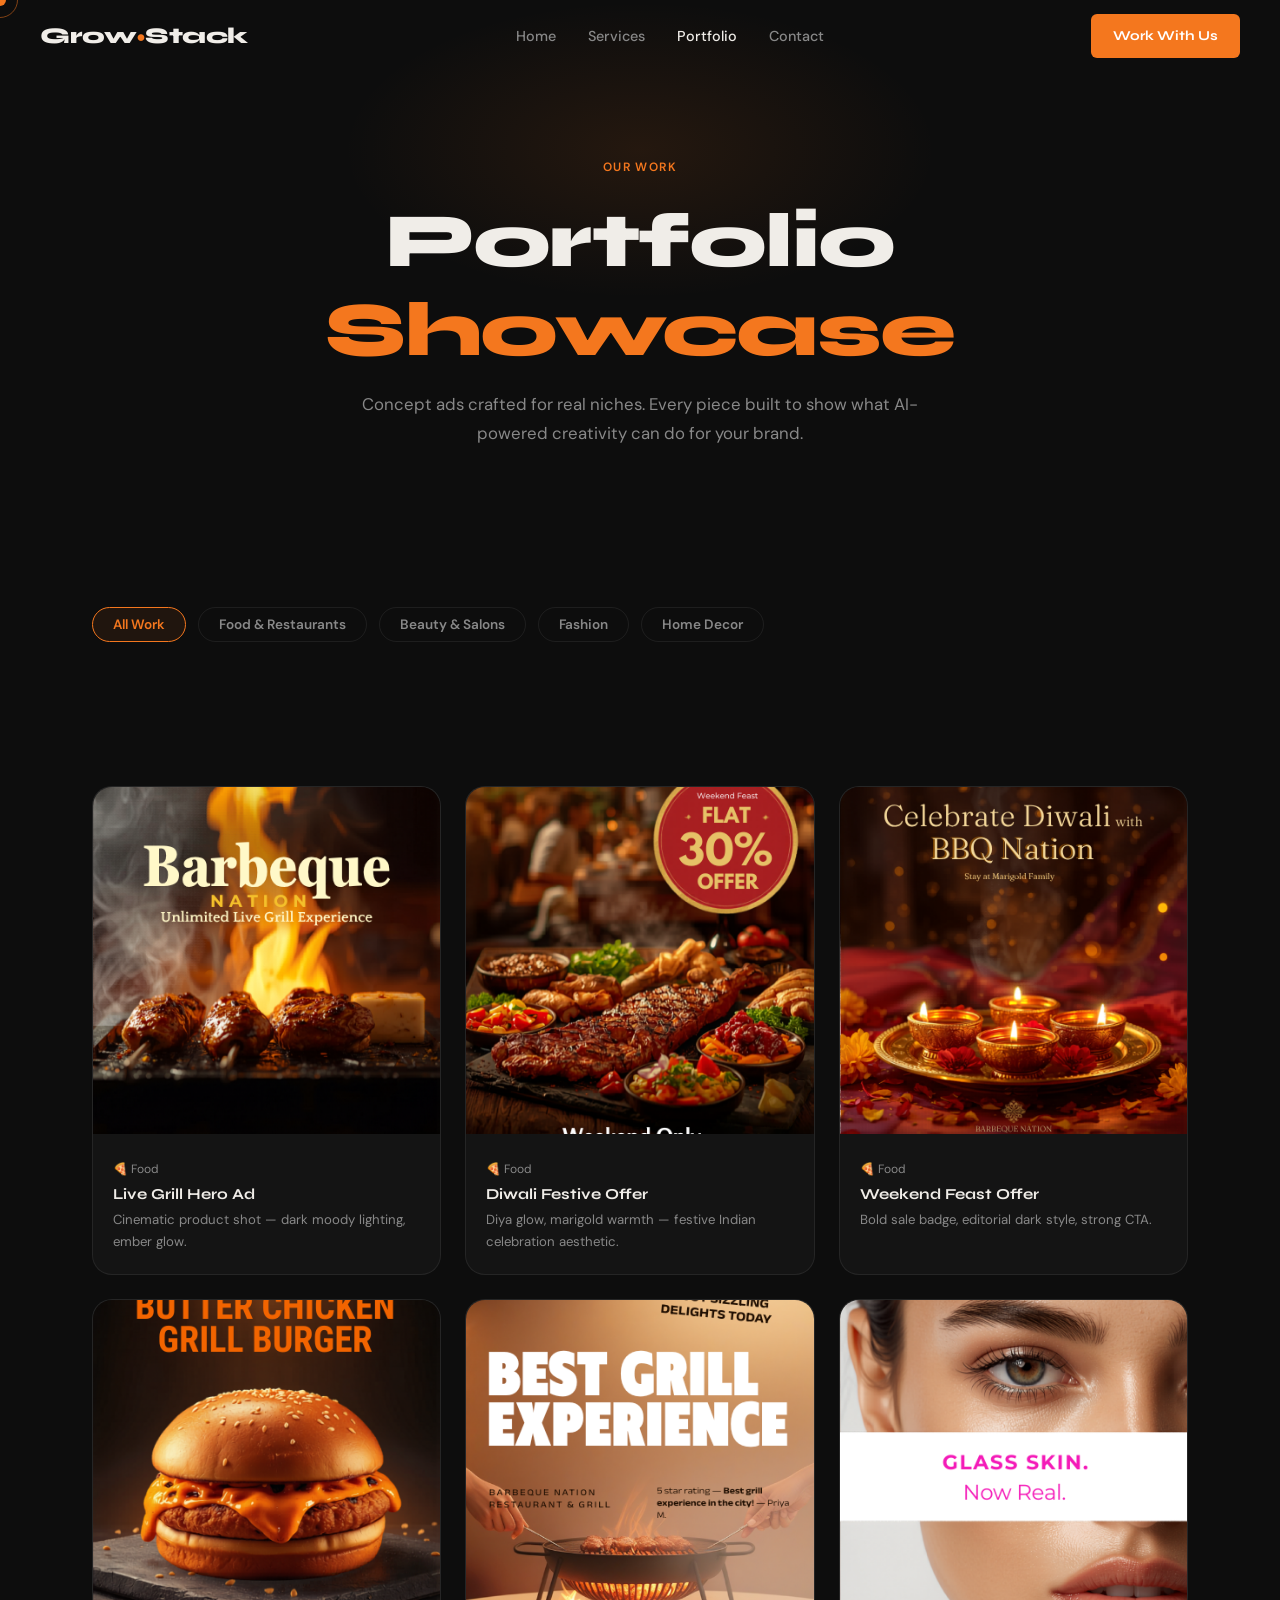
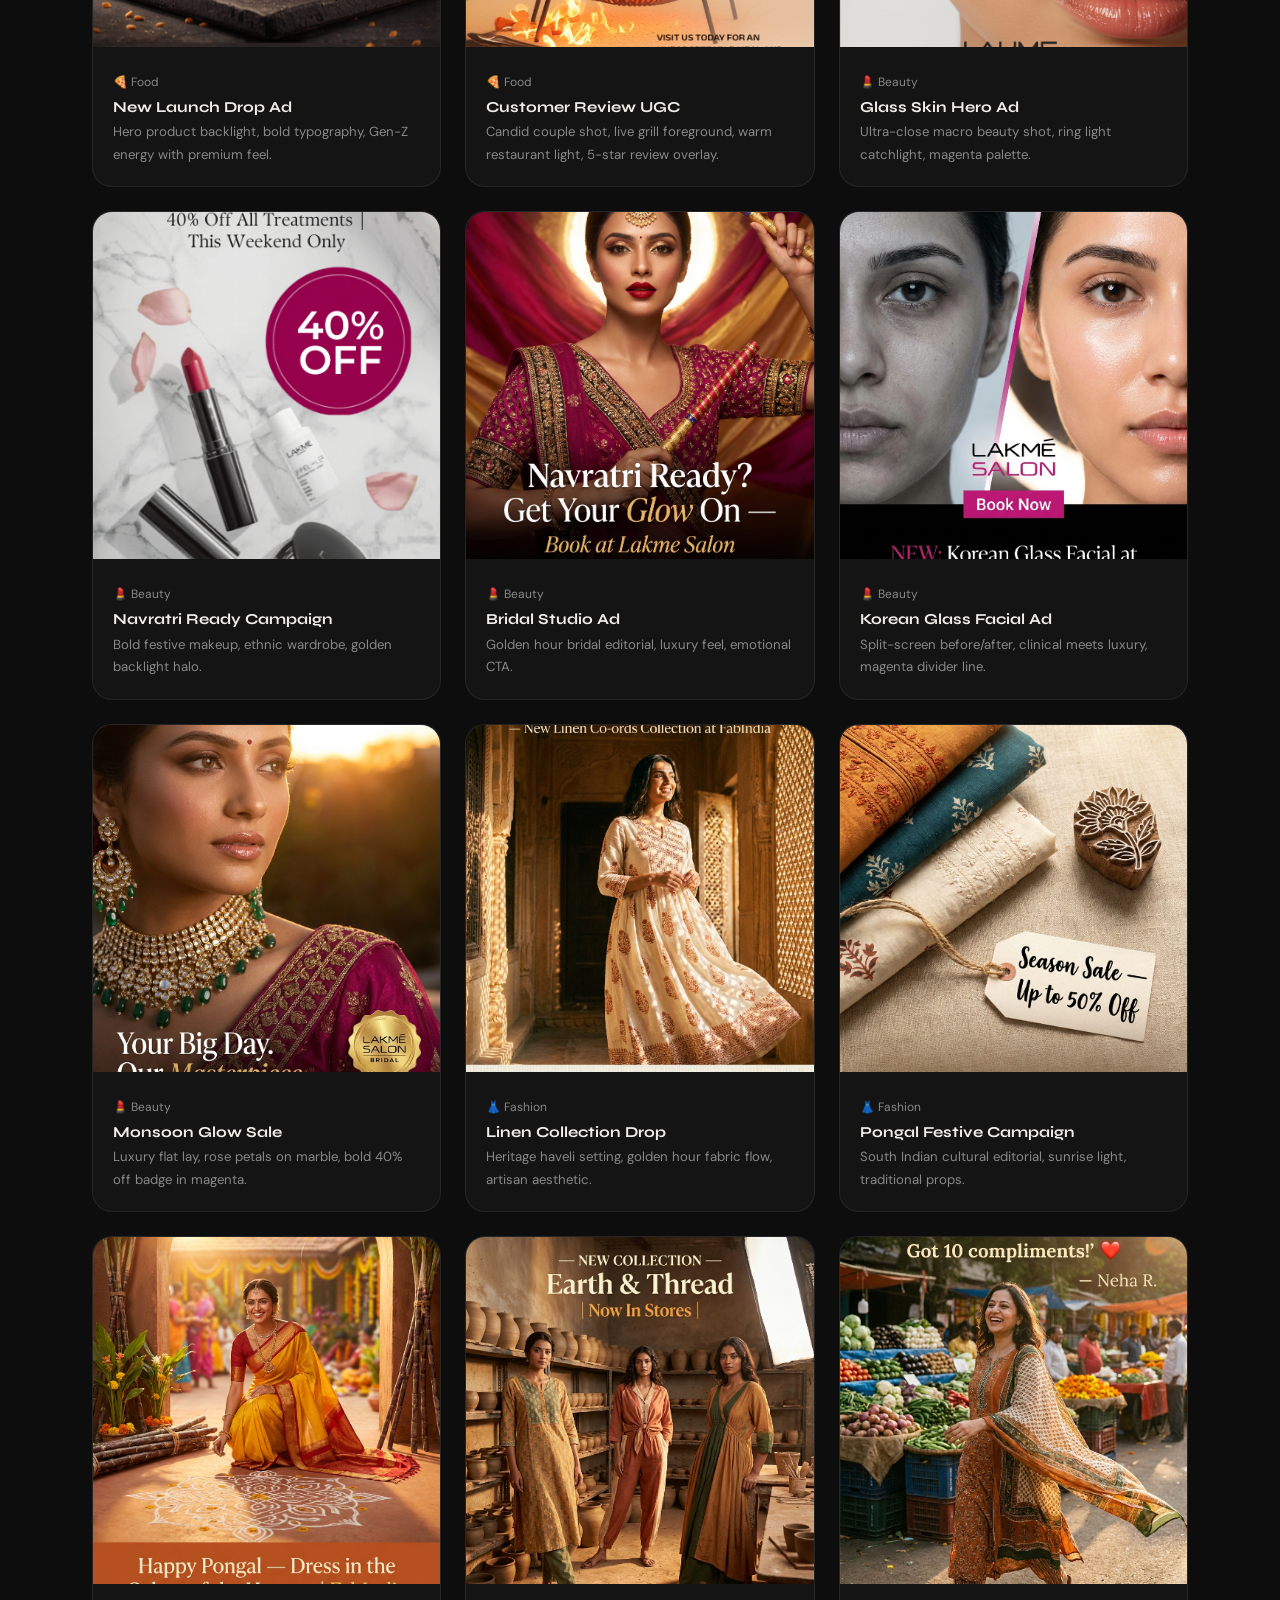
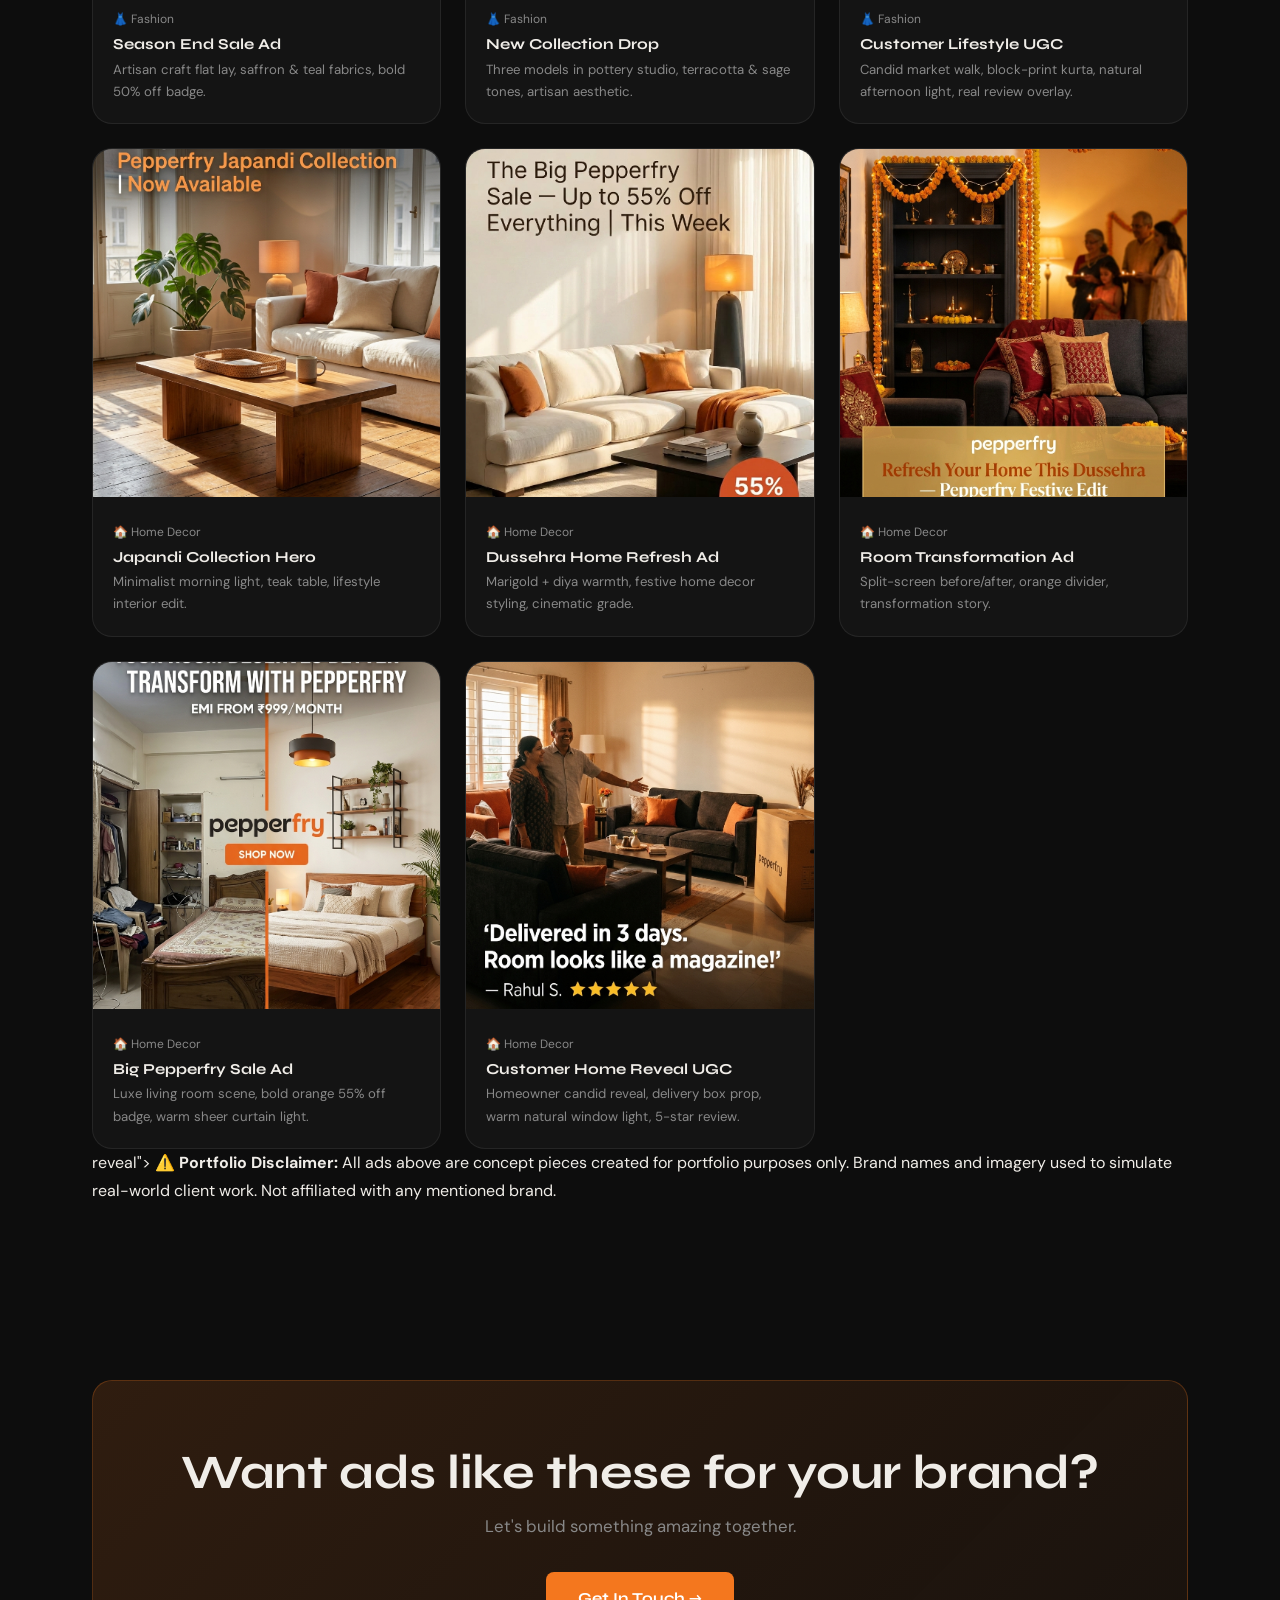
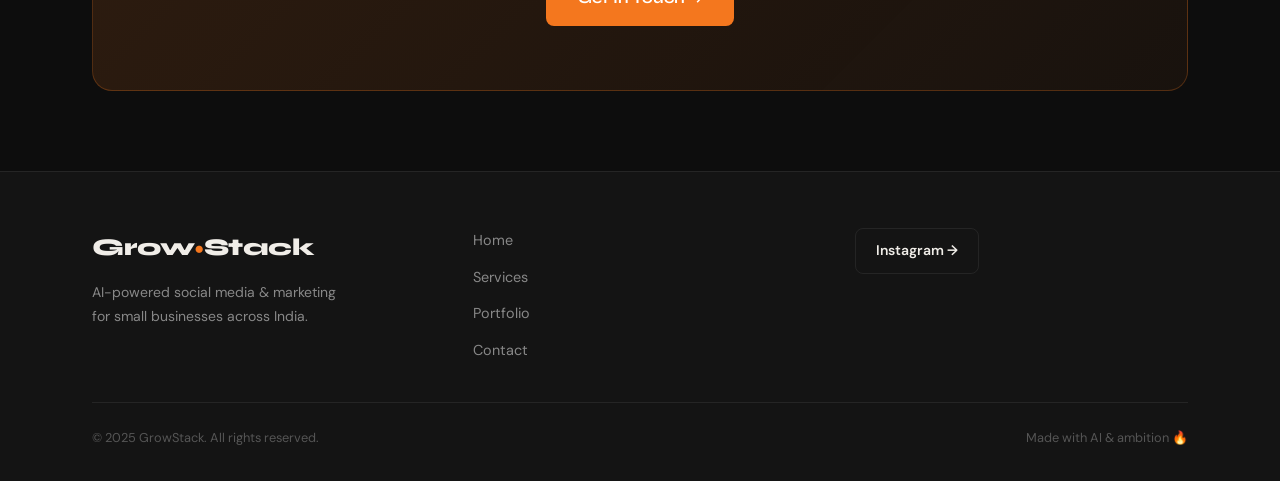
==== commit 0b19a79f: "Update portfolio.html" ====
--- a/portfolio.html
+++ b/portfolio.html
@@ -63,7 +63,7 @@
 
         <!-- FOOD CARDS -->
         <div class="portfolio-card reveal" data-category="food">
-          <div class="port-img port-food-1" style="background-image:url('images/food-1.jpg');background-size:cover;background-position:center">
+          <div class="port-img port-food-1" style="background-image:url('images/food-1.jpg.png');background-size:cover;background-position:center">
             <div class="port-overlay">
               <span class="port-tag">Product Ad</span>
               <p>Barbeque Nation — Live Grill Hero Shot</p>
@@ -77,7 +77,7 @@
         </div>
 
         <div class="portfolio-card reveal" data-category="food">
-          <div class="port-img port-food-2" style="background-image:url('images/food-2.jpg');background-size:cover;background-position:center">
+          <div class="port-img port-food-2" style="background-image:url('images/food-2.jpg.png');background-size:cover;background-position:center">
             <div class="port-overlay">
               <span class="port-tag">Festive Ad</span>
               <p>Barbeque Nation — Diwali Special</p>
@@ -91,7 +91,7 @@
         </div>
 
         <div class="portfolio-card reveal" data-category="food">
-          <div class="port-img port-food-3" style="background-image:url('images/food-3.jpg');background-size:cover;background-position:center">
+          <div class="port-img port-food-3" style="background-image:url('images/food-3.jpg.png');background-size:cover;background-position:center">
             <div class="port-overlay">
               <span class="port-tag">Offer Ad</span>
               <p>BBQ Nation — Weekend Feast Sale</p>
@@ -105,7 +105,7 @@
         </div>
 
         <div class="portfolio-card reveal" data-category="food">
-          <div class="port-img port-food-4" style="background-image:url('images/food-4.jpg');background-size:cover;background-position:center">
+          <div class="port-img port-food-4" style="background-image:url('images/food-4.jpg.png');background-size:cover;background-position:center">
             <div class="port-overlay">
               <span class="port-tag">New Launch</span>
               <p>BBQ Nation — Butter Chicken Grill Burger</p>
@@ -119,7 +119,7 @@
         </div>
 
         <div class="portfolio-card reveal" data-category="food">
-          <div class="port-img port-food-5" style="background-image:url('images/food-5.jpg');background-size:cover;background-position:center">
+          <div class="port-img port-food-5" style="background-image:url('images/food-5.jpg.png');background-size:cover;background-position:center">
             <div class="port-overlay">
               <span class="port-tag">UGC Ad</span>
               <p>BBQ Nation — Customer Review Ad</p>
@@ -134,7 +134,7 @@
 
         <!-- BEAUTY CARDS -->
         <div class="portfolio-card reveal" data-category="beauty">
-          <div class="port-img port-beauty-1" style="background-image:url('images/beauty-1.jpg');background-size:cover;background-position:center">
+          <div class="port-img port-beauty-1" style="background-image:url('images/beauty-1.jpg.png');background-size:cover;background-position:center">
             <div class="port-overlay">
               <span class="port-tag">Product Ad</span>
               <p>Lakme Salon — Glass Skin Treatment</p>
@@ -148,7 +148,7 @@
         </div>
 
         <div class="portfolio-card reveal" data-category="beauty">
-          <div class="port-img port-beauty-2" style="background-image:url('images/beauty-2.jpg');background-size:cover;background-position:center">
+          <div class="port-img port-beauty-2" style="background-image:url('images/beauty-2.jpg.png');background-size:cover;background-position:center">
             <div class="port-overlay">
               <span class="port-tag">Festive Ad</span>
               <p>Lakme Salon — Navratri Campaign</p>
@@ -162,7 +162,7 @@
         </div>
 
         <div class="portfolio-card reveal" data-category="beauty">
-          <div class="port-img port-beauty-3" style="background-image:url('images/beauty-3.jpg');background-size:cover;background-position:center">
+          <div class="port-img port-beauty-3" style="background-image:url('images/beauty-3.jpg.jpeg');background-size:cover;background-position:center">
             <div class="port-overlay">
               <span class="port-tag">Bridal Ad</span>
               <p>Lakme — Bridal Studio Launch</p>
@@ -176,7 +176,7 @@
         </div>
 
         <div class="portfolio-card reveal" data-category="beauty">
-          <div class="port-img port-beauty-4" style="background-image:url('images/beauty-4.jpg');background-size:cover;background-position:center">
+          <div class="port-img port-beauty-4" style="background-image:url('images/beauty-4.jpg.png');background-size:cover;background-position:center">
             <div class="port-overlay">
               <span class="port-tag">New Launch</span>
               <p>Lakme — Korean Glass Facial Launch</p>
@@ -190,7 +190,7 @@
         </div>
 
         <div class="portfolio-card reveal" data-category="beauty">
-          <div class="port-img port-beauty-5" style="background-image:url('images/beauty-5.jpg');background-size:cover;background-position:center">
+          <div class="port-img port-beauty-5" style="background-image:url('images/beauty-5.jpg.png');background-size:cover;background-position:center">
             <div class="port-overlay">
               <span class="port-tag">Offer Ad</span>
               <p>Lakme — Monsoon Glow Sale</p>
@@ -205,7 +205,7 @@
 
         <!-- FASHION CARDS -->
         <div class="portfolio-card reveal" data-category="fashion">
-          <div class="port-img port-fashion-1" style="background-image:url('images/fashion-1.jpg');background-size:cover;background-position:center">
+          <div class="port-img port-fashion-1" style="background-image:url('images/fashion-1.jpg.png');background-size:cover;background-position:center">
             <div class="port-overlay">
               <span class="port-tag">Product Ad</span>
               <p>FabIndia — Linen Co-ords Collection</p>
@@ -219,7 +219,7 @@
         </div>
 
         <div class="portfolio-card reveal" data-category="fashion">
-          <div class="port-img port-fashion-2" style="background-image:url('images/fashion-2.jpg');background-size:cover;background-position:center">
+          <div class="port-img port-fashion-2" style="background-image:url('images/fashion-2.jpg.png');background-size:cover;background-position:center">
             <div class="port-overlay">
               <span class="port-tag">Festive Ad</span>
               <p>FabIndia — Pongal Campaign</p>
@@ -233,7 +233,7 @@
         </div>
 
         <div class="portfolio-card reveal" data-category="fashion">
-          <div class="port-img port-fashion-3" style="background-image:url('images/fashion-3.jpg');background-size:cover;background-position:center">
+          <div class="port-img port-fashion-3" style="background-image:url('images/fashion-3.jpg.png');background-size:cover;background-position:center">
             <div class="port-overlay">
               <span class="port-tag">Offer Ad</span>
               <p>FabIndia — Season End Sale</p>
@@ -247,7 +247,7 @@
         </div>
 
         <div class="portfolio-card reveal" data-category="fashion">
-          <div class="port-img port-fashion-4" style="background-image:url('images/fashion-4.jpg');background-size:cover;background-position:center">
+          <div class="port-img port-fashion-4" style="background-image:url('images/fashion-4.jpg.png');background-size:cover;background-position:center">
             <div class="port-overlay">
               <span class="port-tag">New Collection</span>
               <p>FabIndia — Earth & Thread Collection</p>
@@ -261,7 +261,7 @@
         </div>
 
         <div class="portfolio-card reveal" data-category="fashion">
-          <div class="port-img port-fashion-5" style="background-image:url('images/fashion-5.jpg');background-size:cover;background-position:center">
+          <div class="port-img port-fashion-5" style="background-image:url('images/fashion-5.jpg.png');background-size:cover;background-position:center">
             <div class="port-overlay">
               <span class="port-tag">UGC Ad</span>
               <p>FabIndia — Customer Lifestyle Ad</p>
@@ -276,7 +276,7 @@
 
         <!-- HOME DECOR CARDS -->
         <div class="portfolio-card reveal" data-category="home">
-          <div class="port-img port-home-1" style="background-image:url('images/home-1.jpg');background-size:cover;background-position:center">
+          <div class="port-img port-home-1" style="background-image:url('images/home-1.jpg.png');background-size:cover;background-position:center">
             <div class="port-overlay">
               <span class="port-tag">Product Ad</span>
               <p>Pepperfry — Japandi Collection</p>
@@ -290,7 +290,7 @@
         </div>
 
         <div class="portfolio-card reveal" data-category="home">
-          <div class="port-img port-home-2" style="background-image:url('images/home-2.jpg');background-size:cover;background-position:center">
+          <div class="port-img port-home-2" style="background-image:url('images/home-2.jpg.png');background-size:cover;background-position:center">
             <div class="port-overlay">
               <span class="port-tag">Festive Ad</span>
               <p>Pepperfry — Dussehra Home Edit</p>
@@ -304,7 +304,7 @@
         </div>
 
         <div class="portfolio-card reveal" data-category="home">
-          <div class="port-img port-home-3" style="background-image:url('images/home-3.jpg');background-size:cover;background-position:center">
+          <div class="port-img port-home-3" style="background-image:url('images/home-3.jpg.png');background-size:cover;background-position:center">
             <div class="port-overlay">
               <span class="port-tag">Before/After</span>
               <p>Pepperfry — Room Transformation</p>
@@ -318,7 +318,7 @@
         </div>
 
         <div class="portfolio-card reveal" data-category="home">
-          <div class="port-img port-home-4" style="background-image:url('images/home-4.jpg');background-size:cover;background-position:center">
+          <div class="port-img port-home-4" style="background-image:url('images/home-4.jpg.png');background-size:cover;background-position:center">
             <div class="port-overlay">
               <span class="port-tag">Offer Ad</span>
               <p>Pepperfry — Big Sale Ad</p>
@@ -332,7 +332,7 @@
         </div>
 
         <div class="portfolio-card reveal" data-category="home">
-          <div class="port-img port-home-5" style="background-image:url('images/home-5.jpg');background-size:cover;background-position:center">
+          <div class="port-img port-home-5" style="background-image:url('images/home-5.jpg.png');background-size:cover;background-position:center">
             <div class="port-overlay">
               <span class="port-tag">UGC Ad</span>
               <p>Pepperfry — Customer Home Reveal</p>
@@ -376,7 +376,7 @@
           <a href="contact.html">Contact</a>
         </div>
         <div class="footer-social">
-          <a href="https://www.instagram.com/grow.stack26?igsh=dXY3YjI3OGQyMDU5" target="_blank" class="social-btn">Instagram →</a>
+          <a href="https://instagram.com/growstack" target="_blank" class="social-btn">Instagram →</a>
         </div>
       </div>
       <div class="footer-bottom">
